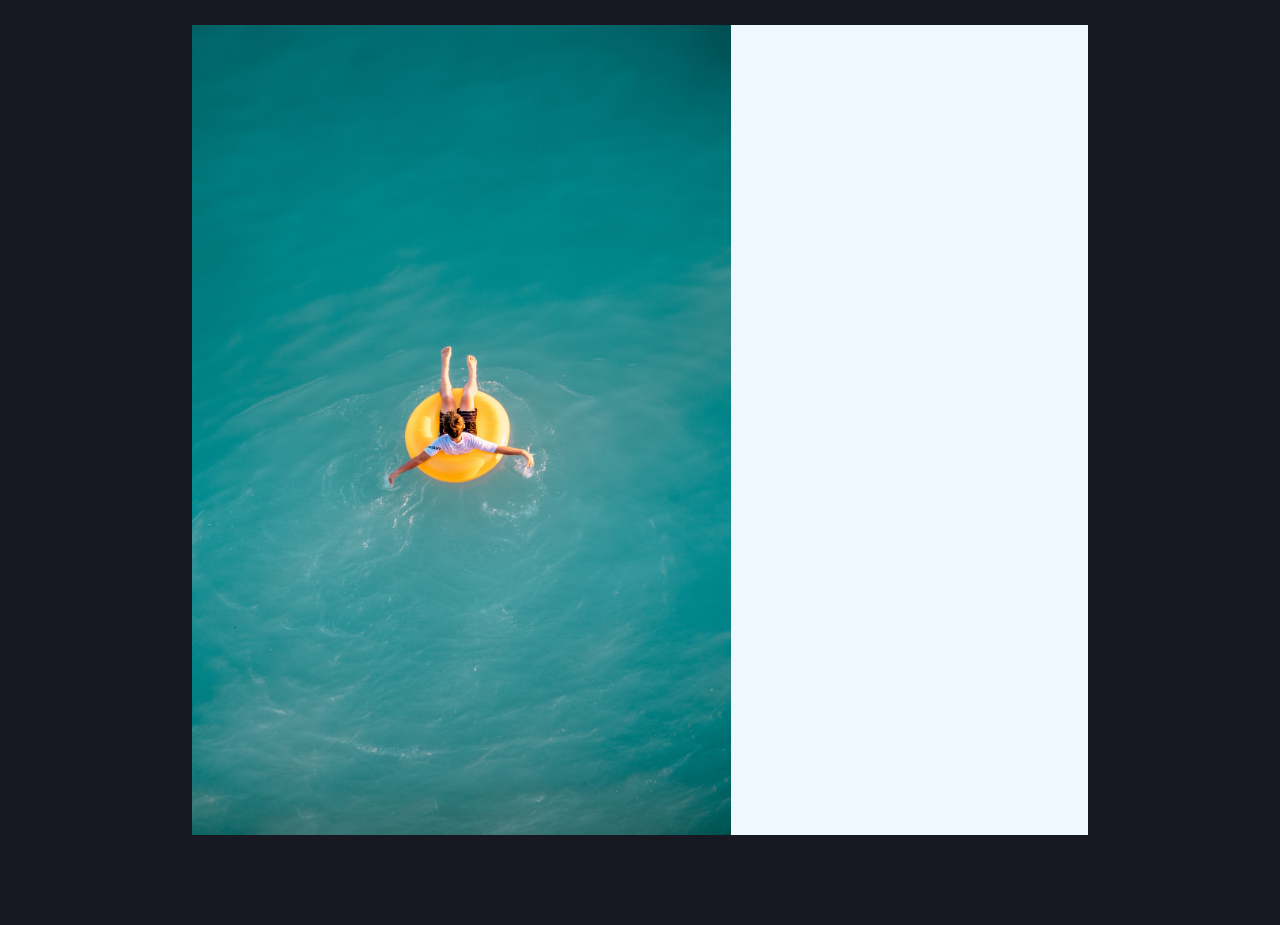
==== index.html @ 5f594a5c "started interface for sign up" ====
<!DOCTYPE html>
<html lang="en">
<head>
    <meta charset="UTF-8">
    <meta http-equiv="X-UA-Compatible" content="IE=edge">
    <meta name="viewport" content="width=device-width, initial-scale=1.0">
    <title>Document</title>
    <link rel="stylesheet" href="bootstrap-5.2.0-beta1-dist/css/bootstrap.css">
    <link rel="stylesheet" href="style.css">
</head>
<body>
    <section>
        <div id="first-half">
            <img src="images/350324ba0b50148f7bddc662209e77ce.jpg" alt="">
        </div>
        <div>
            <form action="">
                
            </form>
        </div>
    </section>
    <script src="sign up.js"></script>
    <script src="bootstrap-5.2.0-beta1-dist/js/bootstrap.js"></script>
</body>
</html>
---- style.css ----
body{
    padding: 0;
    margin: 0;
    background-color: #181822;
    height: 100vh;
    overflow: hidden;
}
section{
    display: flex;
    width: 70% !important;
    height: 90% !important;
    background-color: aliceblue;
    margin: auto;
    margin-top: 25px;
}
img{
    width: 100%;
    height: 100%;
}
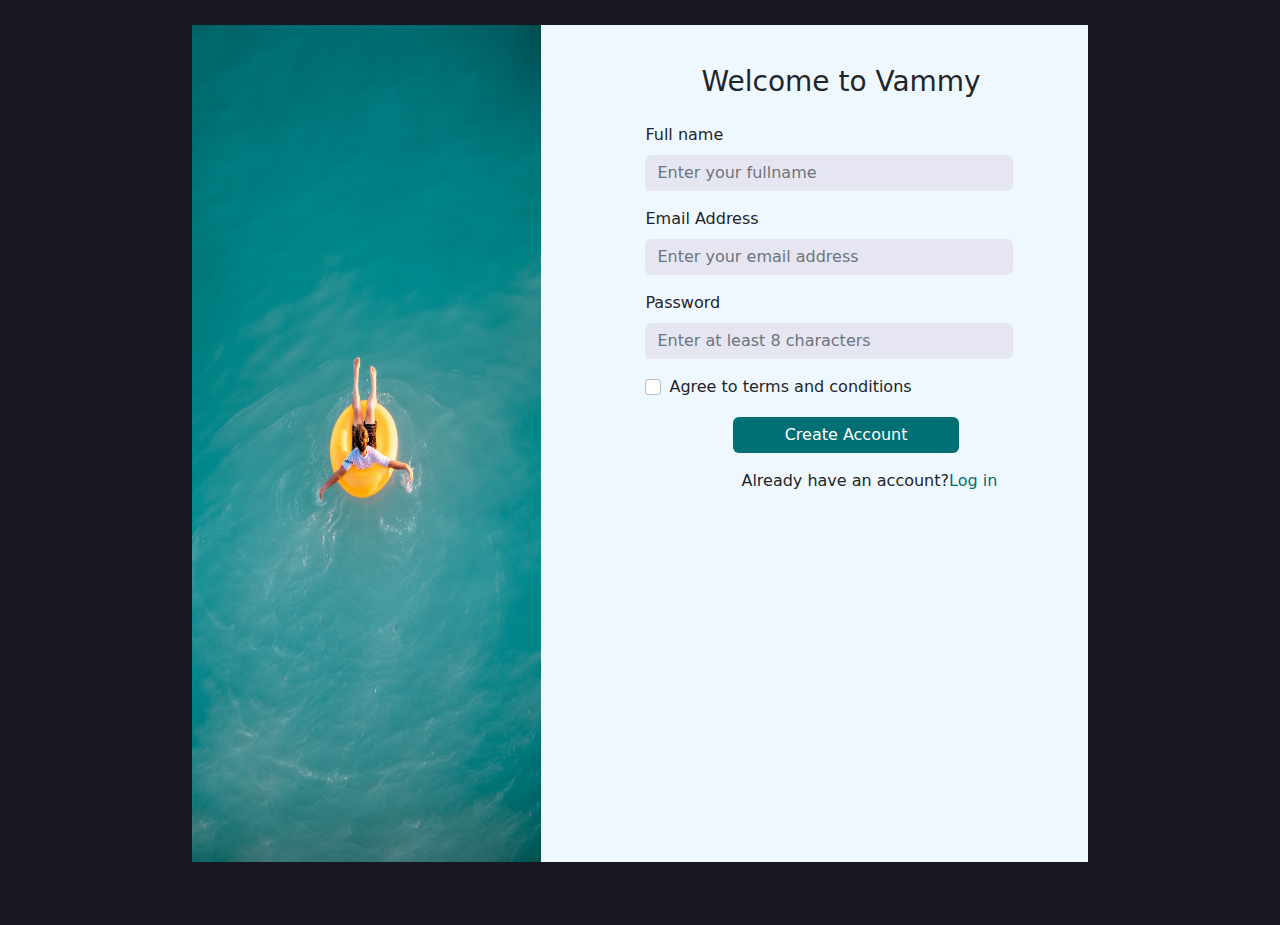
==== commit 4a9ce6f5: "completed sign up page interface" ====
--- a/index.html
+++ b/index.html
@@ -13,10 +13,80 @@
         <div id="first-half">
             <img src="images/350324ba0b50148f7bddc662209e77ce.jpg" alt="">
         </div>
-        <div>
-            <form action="">
-                
-            </form>
+        <div id="second-half">
+            <form class="row g-3 needs-validation mt-4 ms-5" novalidate>
+                <div class="ms-5 ps-5">
+                    <h3 class="ms-3">Welcome to Vammy</h3>
+                </div>
+                <div class="col-12 ms-5">
+                  <label for="validationCustom01" class="form-label">Full name</label>
+                  <input type="text" class="form-control w-75" id="validationCustom01" placeholder="Enter your fullname" required>
+                  <div class="valid-feedback">
+                    Looks good!
+                  </div>
+                  <div class="invalid-feedback">
+                    Please provide a valid name.
+                  </div>
+                </div>
+                <!-- <div class="col-12">
+                  <label for="validationCustom02" class="form-label">Last name</label>
+                  <input type="text" class="form-control w-50" id="validationCustom02" placeholder="Enter your lastname" required>
+                  <div class="valid-feedback">
+                    Looks good!
+                  </div>
+                </div> -->
+                <!-- <div class="col-md-4">
+                  <label for="validationCustomUsername" class="form-label">Username</label>
+                  <div class="input-group has-validation">
+                    <span class="input-group-text" id="inputGroupPrepend">@</span>
+                    <input type="text" class="form-control" id="validationCustomUsername" aria-describedby="inputGroupPrepend" required>
+                    <div class="invalid-feedback">
+                      Please choose a username.
+                    </div>
+                  </div>
+                </div> -->
+                 <div class="col-12 ms-5">
+                  <label for="validationCustom03" class="form-label">Email Address</label>
+                  <input type="email" class="form-control w-75" id="validationCustom03" placeholder="Enter your email address" required>
+                  <div class="invalid-feedback">
+                    Please provide a valid email address.
+                  </div>
+                </div>
+                <!-- <div class="col-12">
+                  <label for="validationCustom04" class="form-label">State</label>
+                  <select class="form-select" id="validationCustom04" required>
+                    <option selected disabled value="">Choose...</option>
+                    <option>...</option>
+                  </select>
+                  <div class="invalid-feedback">
+                    Please select a valid state.
+                  </div>
+                </div> -->
+                <div class="col-12 ms-5">
+                  <label for="validationCustom05" class="form-label">Password</label>
+                  <input type="password" class="form-control w-75" id="validationCustom05" placeholder="Enter at least 8 characters" required>
+                  <div class="invalid-feedback">
+                    Please provide a valid Password.
+                  </div>
+                </div>
+                <div class="col-12 ms-5">
+                  <div class="form-check">
+                    <input class="form-check-input" type="checkbox" value="" id="invalidCheck" required>
+                    <label class="form-check-label" for="invalidCheck">
+                      Agree to terms and conditions
+                    </label>
+                    <div class="invalid-feedback">
+                      You must agree before submitting.
+                    </div>
+                  </div>
+                </div>
+                <div class="col-12 ms-5 ps-5">
+                  <button class="btn btn-primary ms-5 w-50" type="submit">Create Account</button>
+                </div>
+                <div class="ms-5 ps-5">
+                    <p class="ms-5 ps-2">Already have an account?<a href="">Log in</a></p>
+                </div>
+              </form>
         </div>
     </section>
     <script src="sign up.js"></script>
--- a/style.css
+++ b/style.css
@@ -8,12 +8,44 @@
 section{
     display: flex;
     width: 70% !important;
-    height: 90% !important;
+    height: 93% !important;
     background-color: aliceblue;
     margin: auto;
-    margin-top: 25px;
+    margin-top:25px;
+}
+#first-half{
+    width: 39%;
 }
 img{
     width: 100%;
     height: 100%;
 }
+#second-half{
+    width: 61%;
+}
+.btn{
+    background-color: #007074;
+    border: 0;
+}
+.btn:hover{
+    background-color: #007074;
+    border: 0;
+}
+.form-control{
+    background-color:rgb(230,230,242);
+    border: 0;
+}
+.form-control:focus{
+    border-color: #007074 !important;
+    outline: 0 !important;
+    box-shadow: 2 2 0 0.25rem #007074 !important;
+}
+a{
+    color: #007074;
+    text-decoration: none;
+    font-weight: 500;
+}
+a:hover{
+    color: #007074;
+    text-decoration:underline;
+}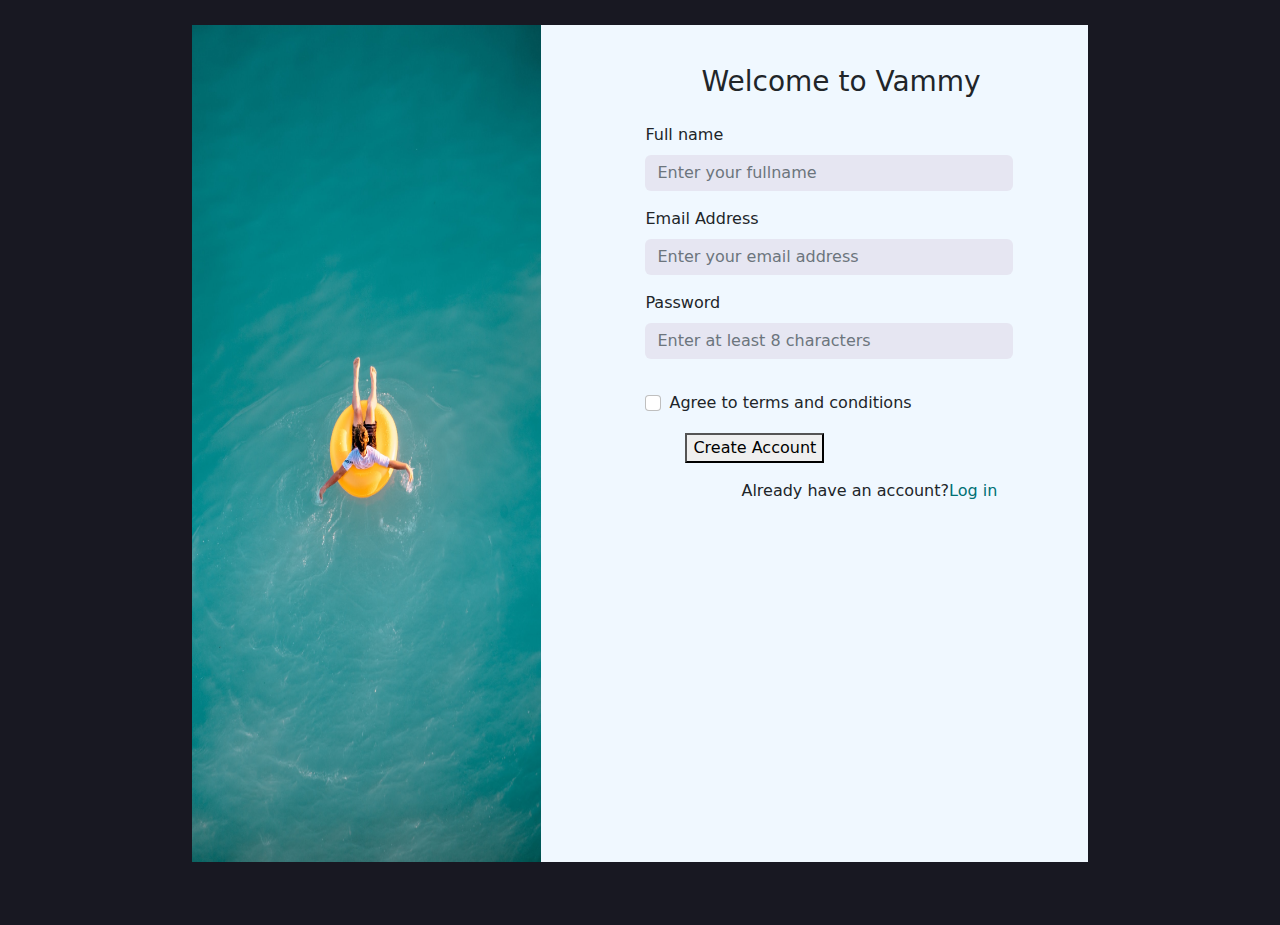
==== commit bf429da0: "issues" ====
--- a/index.html
+++ b/index.html
@@ -14,19 +14,13 @@
             <img src="images/350324ba0b50148f7bddc662209e77ce.jpg" alt="">
         </div>
         <div id="second-half">
-            <form class="row g-3 needs-validation mt-4 ms-5" novalidate>
+            <form class="row g-3  mt-4 ms-5" >
                 <div class="ms-5 ps-5">
                     <h3 class="ms-3">Welcome to Vammy</h3>
                 </div>
                 <div class="col-12 ms-5">
                   <label for="validationCustom01" class="form-label">Full name</label>
-                  <input type="text" class="form-control w-75" id="validationCustom01" placeholder="Enter your fullname" required>
-                  <div class="valid-feedback">
-                    Looks good!
-                  </div>
-                  <div class="invalid-feedback">
-                    Please provide a valid name.
-                  </div>
+                  <input type="text" class="form-control w-75" id="fullPerson" placeholder="Enter your fullname">
                 </div>
                 <!-- <div class="col-12">
                   <label for="validationCustom02" class="form-label">Last name</label>
@@ -47,10 +41,8 @@
                 </div> -->
                  <div class="col-12 ms-5">
                   <label for="validationCustom03" class="form-label">Email Address</label>
-                  <input type="email" class="form-control w-75" id="validationCustom03" placeholder="Enter your email address" required>
-                  <div class="invalid-feedback">
-                    Please provide a valid email address.
-                  </div>
+                  <input type="email" class="form-control w-75" id="email" placeholder="Enter your email address">
+                  
                 </div>
                 <!-- <div class="col-12">
                   <label for="validationCustom04" class="form-label">State</label>
@@ -64,32 +56,28 @@
                 </div> -->
                 <div class="col-12 ms-5">
                   <label for="validationCustom05" class="form-label">Password</label>
-                  <input type="password" class="form-control w-75" id="validationCustom05" placeholder="Enter at least 8 characters" required>
-                  <div class="invalid-feedback">
-                    Please provide a valid Password.
-                  </div>
+                  <input type="password" class="form-control w-75" id="pass" placeholder="Enter at least 8 characters">
+                  <div id="warning"></div>
                 </div>
+                <div id=""></div>
                 <div class="col-12 ms-5">
                   <div class="form-check">
                     <input class="form-check-input" type="checkbox" value="" id="invalidCheck" required>
                     <label class="form-check-label" for="invalidCheck">
                       Agree to terms and conditions
                     </label>
-                    <div class="invalid-feedback">
-                      You must agree before submitting.
-                    </div>
                   </div>
                 </div>
                 <div class="col-12 ms-5 ps-5">
-                  <button class="btn btn-primary ms-5 w-50" type="submit">Create Account</button>
+                  <button   onclick="saveItem()">Create Account</button>
                 </div>
                 <div class="ms-5 ps-5">
-                    <p class="ms-5 ps-2">Already have an account?<a href="">Log in</a></p>
+                    <p class="ms-5 ps-2">Already have an account?<a href="log in.html">Log in</a></p>
                 </div>
               </form>
         </div>
     </section>
     <script src="sign up.js"></script>
-    <script src="bootstrap-5.2.0-beta1-dist/js/bootstrap.js"></script>
+    <!-- <script src="bootstrap-5.2.0-beta1-dist/js/bootstrap.js"></script> -->
 </body>
 </html>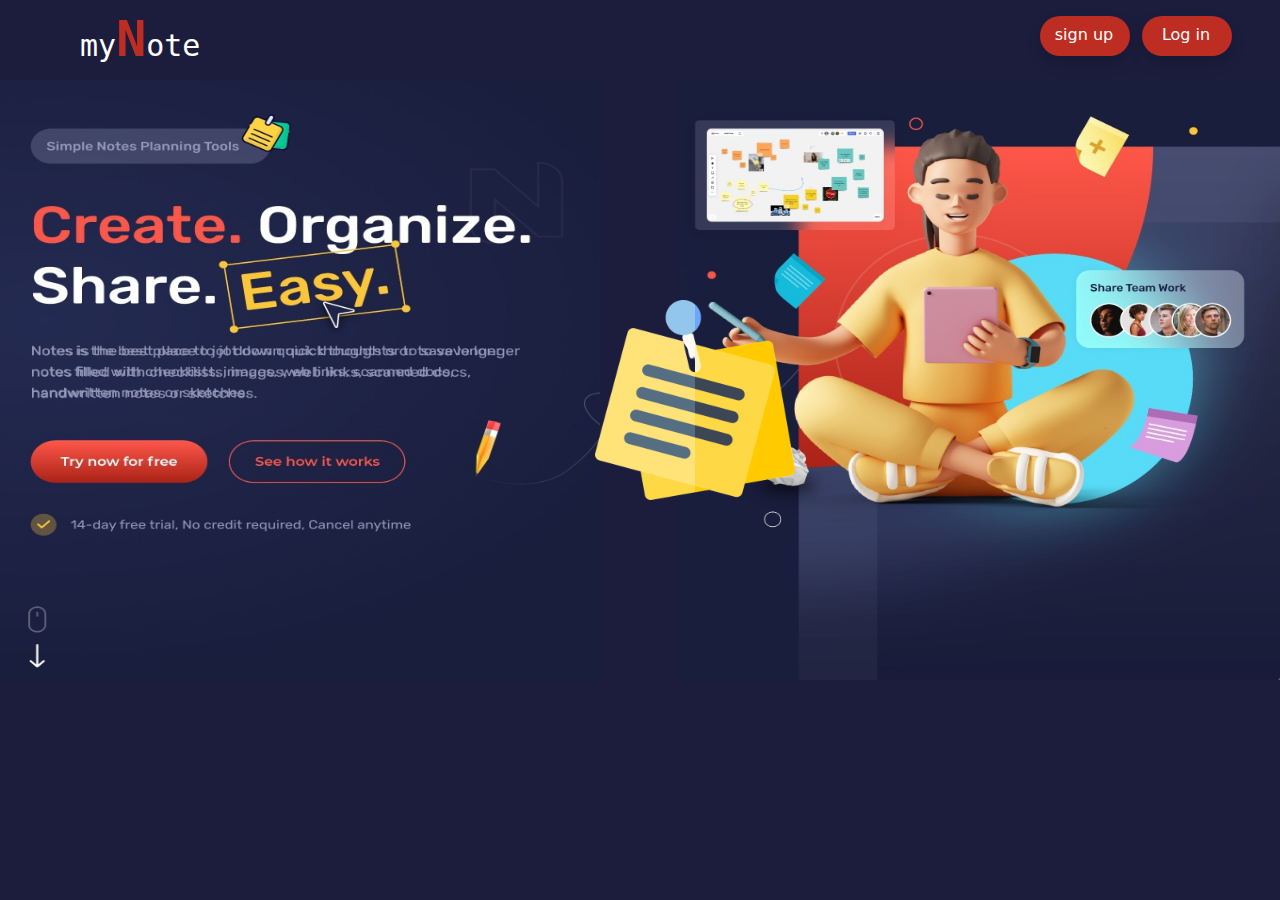
==== commit 706d4461: "completed note app landing page" ====
--- a/index.html
+++ b/index.html
@@ -1,83 +1,37 @@
 <!DOCTYPE html>
 <html lang="en">
 <head>
-    <meta charset="UTF-8">
-    <meta http-equiv="X-UA-Compatible" content="IE=edge">
-    <meta name="viewport" content="width=device-width, initial-scale=1.0">
-    <title>Document</title>
-    <link rel="stylesheet" href="bootstrap-5.2.0-beta1-dist/css/bootstrap.css">
-    <link rel="stylesheet" href="style.css">
+  <meta charset="UTF-8">
+  <meta http-equiv="X-UA-Compatible" content="IE=edge">
+  <meta name="viewport" content="width=device-width, initial-scale=1.0">
+  <title>Notmy</title>
+  <link rel="stylesheet" href="style.css">
+  <link rel="stylesheet" href="bootstrap-5.2.0-beta1-dist/css/bootstrap.css">
+  
 </head>
 <body>
-    <section>
-        <div id="first-half">
-            <img src="images/350324ba0b50148f7bddc662209e77ce.jpg" alt="">
+  <section>
+    <header>
+      <nav >
+        <div class="product-logo">
+          my<span class="logo-item">N</span>ote
         </div>
-        <div id="second-half">
-            <form class="row g-3  mt-4 ms-5" >
-                <div class="ms-5 ps-5">
-                    <h3 class="ms-3">Welcome to Vammy</h3>
-                </div>
-                <div class="col-12 ms-5">
-                  <label for="validationCustom01" class="form-label">Full name</label>
-                  <input type="text" class="form-control w-75" id="fullPerson" placeholder="Enter your fullname">
-                </div>
-                <!-- <div class="col-12">
-                  <label for="validationCustom02" class="form-label">Last name</label>
-                  <input type="text" class="form-control w-50" id="validationCustom02" placeholder="Enter your lastname" required>
-                  <div class="valid-feedback">
-                    Looks good!
-                  </div>
-                </div> -->
-                <!-- <div class="col-md-4">
-                  <label for="validationCustomUsername" class="form-label">Username</label>
-                  <div class="input-group has-validation">
-                    <span class="input-group-text" id="inputGroupPrepend">@</span>
-                    <input type="text" class="form-control" id="validationCustomUsername" aria-describedby="inputGroupPrepend" required>
-                    <div class="invalid-feedback">
-                      Please choose a username.
-                    </div>
-                  </div>
-                </div> -->
-                 <div class="col-12 ms-5">
-                  <label for="validationCustom03" class="form-label">Email Address</label>
-                  <input type="email" class="form-control w-75" id="email" placeholder="Enter your email address">
-                  
-                </div>
-                <!-- <div class="col-12">
-                  <label for="validationCustom04" class="form-label">State</label>
-                  <select class="form-select" id="validationCustom04" required>
-                    <option selected disabled value="">Choose...</option>
-                    <option>...</option>
-                  </select>
-                  <div class="invalid-feedback">
-                    Please select a valid state.
-                  </div>
-                </div> -->
-                <div class="col-12 ms-5">
-                  <label for="validationCustom05" class="form-label">Password</label>
-                  <input type="password" class="form-control w-75" id="pass" placeholder="Enter at least 8 characters">
-                  <div id="warning"></div>
-                </div>
-                <div id=""></div>
-                <div class="col-12 ms-5">
-                  <div class="form-check">
-                    <input class="form-check-input" type="checkbox" value="" id="invalidCheck" required>
-                    <label class="form-check-label" for="invalidCheck">
-                      Agree to terms and conditions
-                    </label>
-                  </div>
-                </div>
-                <div class="col-12 ms-5 ps-5">
-                  <button   onclick="saveItem()">Create Account</button>
-                </div>
-                <div class="ms-5 ps-5">
-                    <p class="ms-5 ps-2">Already have an account?<a href="log in.html">Log in</a></p>
-                </div>
-              </form>
-        </div>
-    </section>
-    <script src="sign up.js"></script>
-    <!-- <script src="bootstrap-5.2.0-beta1-dist/js/bootstrap.js"></script> -->
+        <div>
+        <button class="signup-button-nav rounded-pill ps-1 pb-1 shadow mt-3 me-2 ">sign up</button>
+        <button class="login-button-nav rounded-pill ps-1 pb-1 shadow mt-3 me-5">Log in</button>
+      </div>
+      </nav>
+    </header>
+     <div class="body-general-div">
+      <div class="d-flex justify-content-between img-div">
+        <img src="images/Dribbble (3)_2.jpg" alt="" class="img-one">
+        <img src="images/Dribbble (3)_1.jpg" alt="" class="img-two">
+      </div>
+      <div>
+
+      </div>
+    </div>
+  </section>
+  <img src="images/2438239-removebg-preview.png" alt="" width="200" class="note">
 </body>
 </html>--- a/style.css
+++ b/style.css
@@ -1,51 +1,118 @@
 body{
     padding: 0;
     margin: 0;
-    background-color: #181822;
-    height: 100vh;
-    overflow: hidden;
+    position: relative;
+    background-color: rgb(28,29,61);
+    overflow-x: hidden;
 }
-section{
+nav{
+    background-color: rgb(28,29,61);
+    height: 80px;
+    position:sticky;
+    width: 100%;
+    top: 0px;
+    /* background-color: rgb(155, 54, 54); */
     display: flex;
-    width: 70% !important;
-    height: 93% !important;
-    background-color: aliceblue;
-    margin: auto;
-    margin-top:25px;
+    justify-content: space-between;
 }
-#first-half{
-    width: 39%;
+.product-logo{
+    font-family:monospace;
+    font-size: 30px;
+    color: white;
+    margin-left: 80px;
+    margin-top: 10px;
 }
-img{
+.logo-item{
+   color: rgb(189,45,34);
+   font-size: 50px;
+   font-weight: bolder;
+}
+.signup-button-nav{
+     background-color: rgb(189,45,34);
+     color: white;
+     font-family: system-ui, -apple-system, BlinkMacSystemFont, 'Segoe UI', Roboto, Oxygen, Ubuntu, Cantarell, 'Open Sans', 'Helvetica Neue', sans-serif;
+     border: 0;
+     height: 40px;
+     width: 90px;
+}
+.login-button-nav{
+    background-color: rgb(189,45,34);
+    color: white;
+    font-family: system-ui, -apple-system, BlinkMacSystemFont, 'Segoe UI', Roboto, Oxygen, Ubuntu, Cantarell, 'Open Sans', 'Helvetica Neue', sans-serif;
+    border: 0;
+    height: 40px;
+    width: 90px;
+}
+.img-one{
+    height: 600px;
+    width: 600px;
+
+}
+.img-two{
+    height: 600px;
+    width: 600px;
+    
+}
+.note{
+    position: absolute;
+    top: 300px;
+    left: 595px;
+}
+@media only screen and (max-width: 600px){
+    body{
+        padding: 0;
+        margin: 0;
+        position: relative;
+        background-color: rgb(28,29,61);
+        /* overflow-x: hidden; */
+    }
+    nav{
+        background-color: rgb(28,29,61);
+        height: 100px;
+        position:sticky;
+        width: 100%;
+        top: 0px;
+        /* background-color: rgb(155, 54, 54); */
+        display: flex;
+        justify-content: space-between;
+    }
+    .signup-button-nav{
+        background-color: rgb(189,45,34);
+        color: white;
+        font-family: system-ui, -apple-system, BlinkMacSystemFont, 'Segoe UI', Roboto, Oxygen, Ubuntu, Cantarell, 'Open Sans', 'Helvetica Neue', sans-serif;
+        border: 0;
+        height: 40px;
+        width: 90px;
+        position: absolute;
+        right: 40px;
+        top: -10px;
+   }
+   .login-button-nav{
+       background-color: rgb(189,45,34);
+       color: white;
+       font-family: system-ui, -apple-system, BlinkMacSystemFont, 'Segoe UI', Roboto, Oxygen, Ubuntu, Cantarell, 'Open Sans', 'Helvetica Neue', sans-serif;
+       border: 0;
+       height: 40px;
+       width: 90px;
+       position: absolute;
+       right: 0;
+       bottom: 5px;
+   }
+   .img-div{
     width: 100%;
-    height: 100%;
+   }
+   .img-one{
+    height: 400px;
+    width: 400px;
+    
 }
-#second-half{
-    width: 61%;
+.img-two{
+    height: 400px;
+    width: 400px;
+    position: absolute;
+    top: 500px;
 }
-.btn{
-    background-color: #007074;
-    border: 0;
+.note{
+    display: none;
 }
-.btn:hover{
-    background-color: #007074;
-    border: 0;
-}
-.form-control{
-    background-color:rgb(230,230,242);
-    border: 0;
-}
-.form-control:focus{
-    border-color: #007074 !important;
-    outline: 0 !important;
-    box-shadow: 2 2 0 0.25rem #007074 !important;
-}
-a{
-    color: #007074;
-    text-decoration: none;
-    font-weight: 500;
-}
-a:hover{
-    color: #007074;
-    text-decoration:underline;
 }